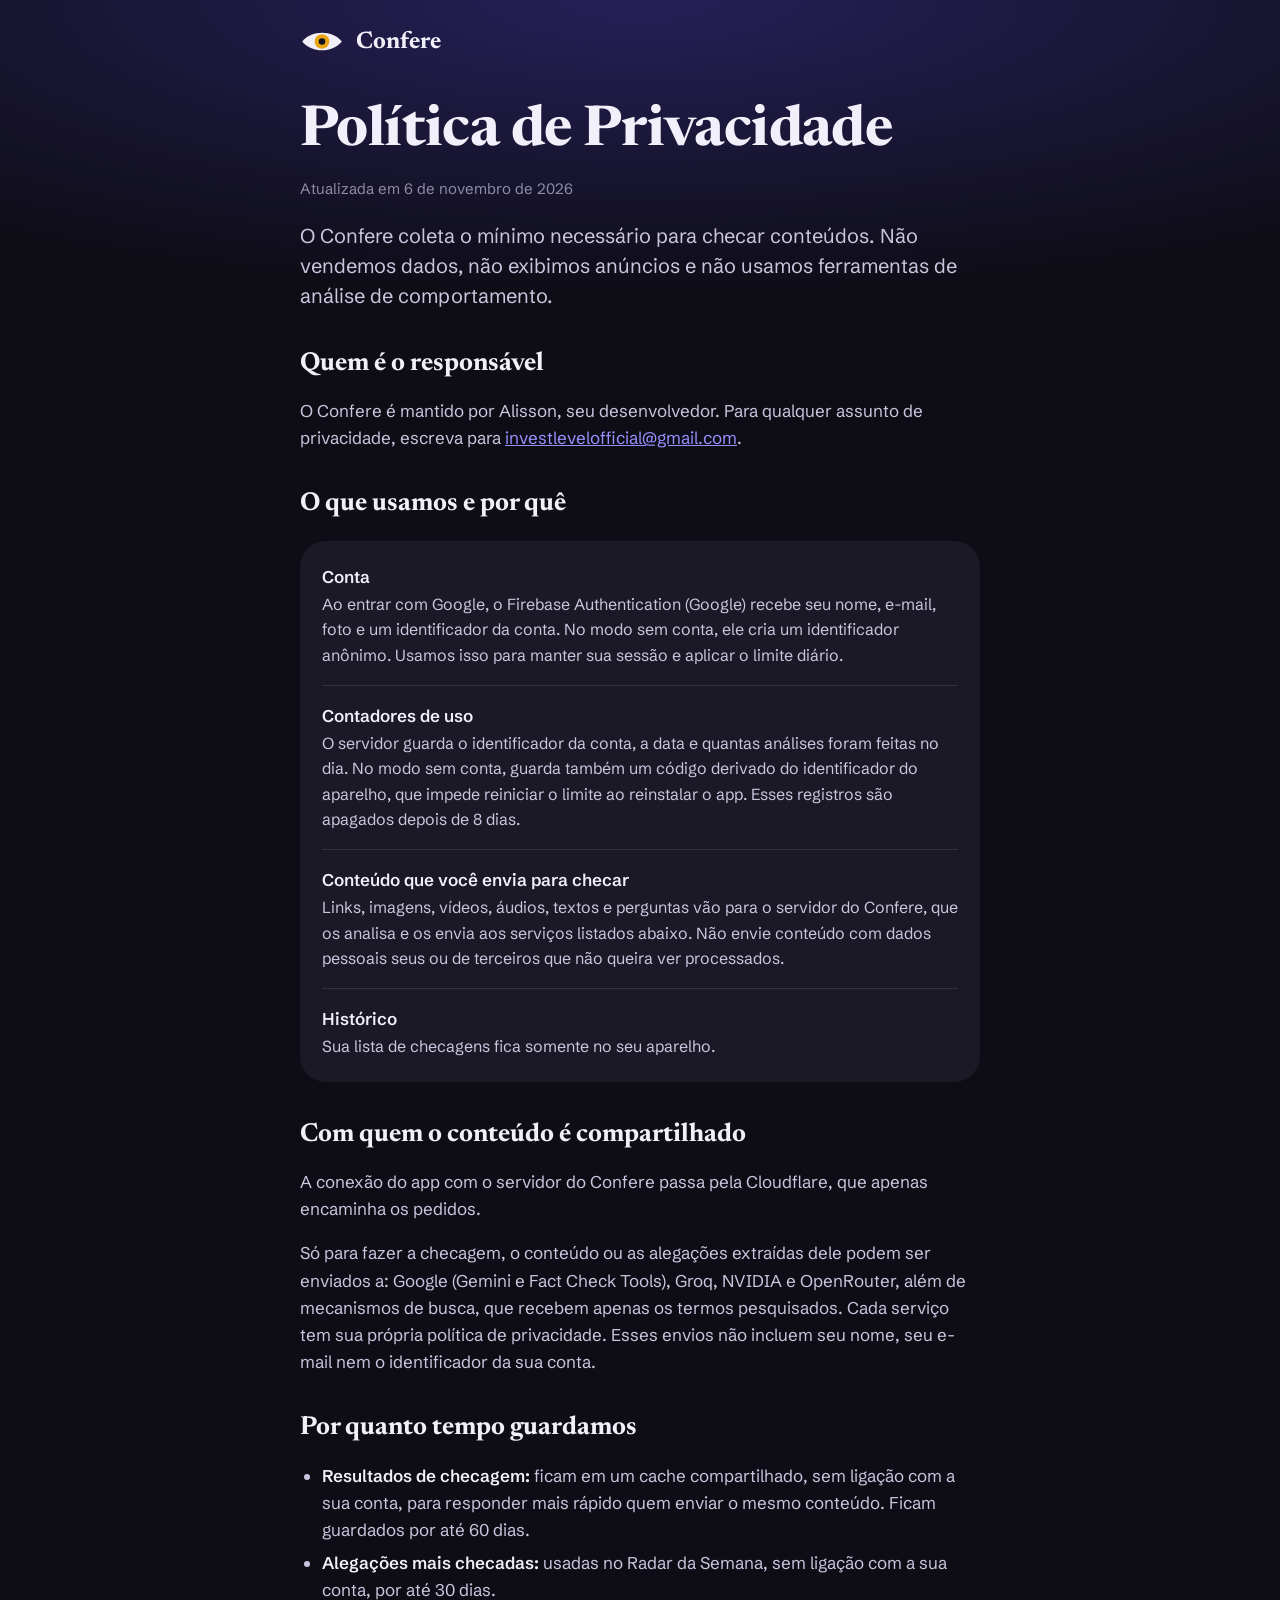
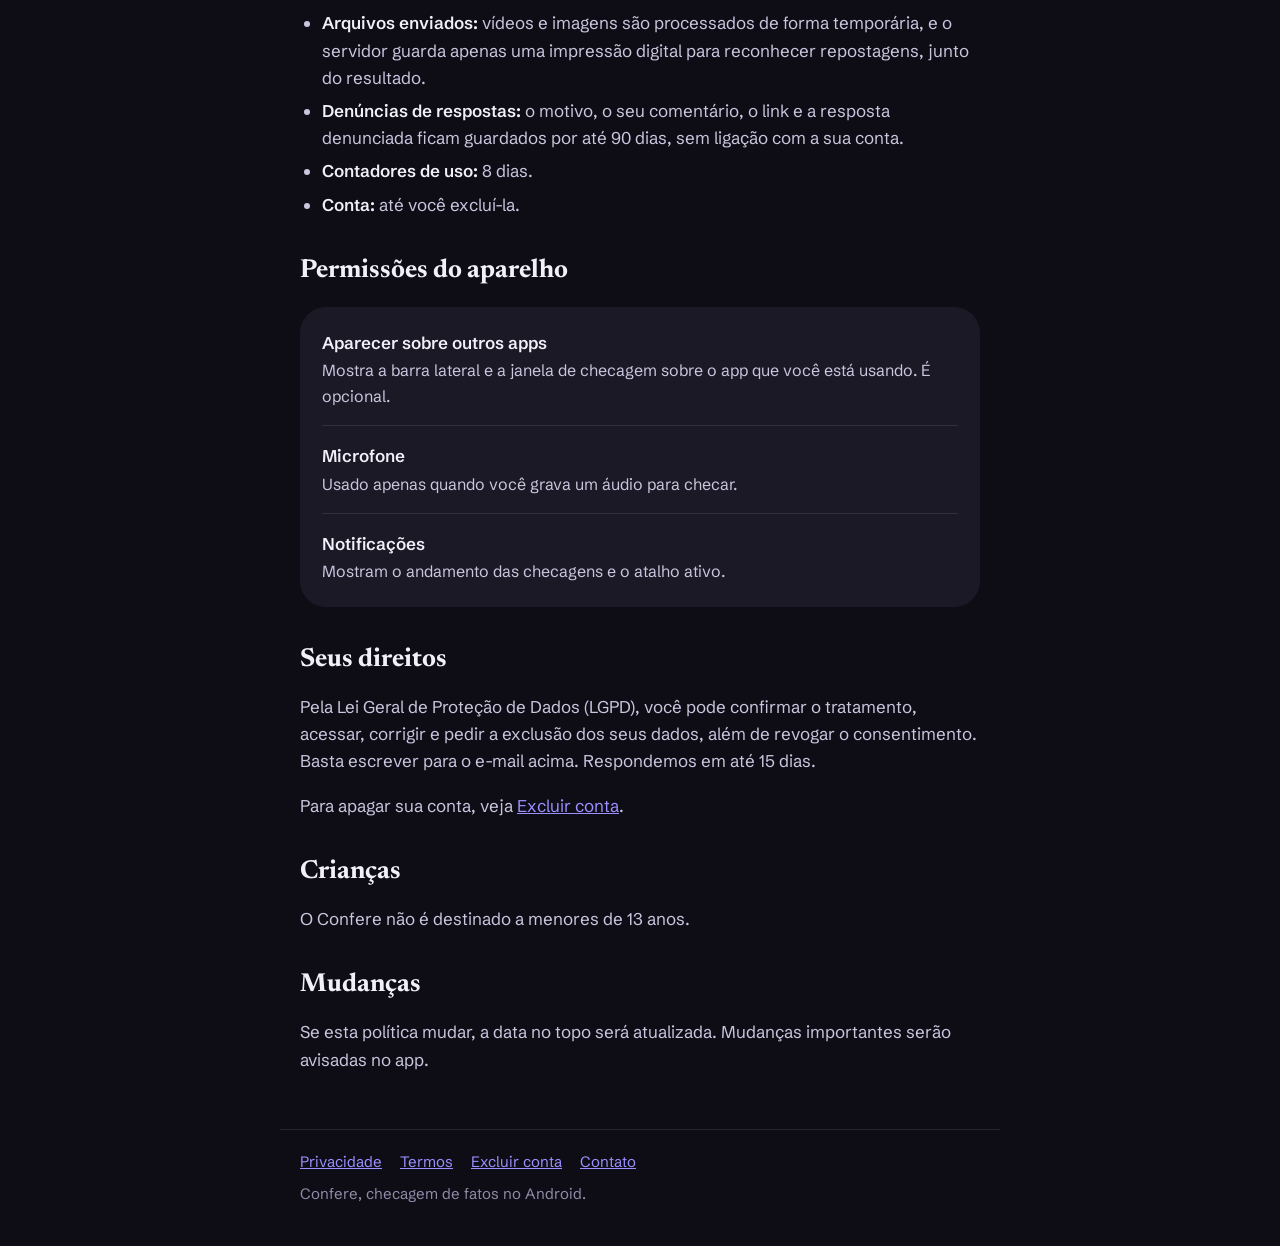
==== privacidade.html @ 86920b4b "Site do Confere" ====
<!doctype html>
<html lang="pt-BR">
<head>
<meta charset="utf-8">
<meta name="viewport" content="width=device-width,initial-scale=1">
<title>Privacidade do Confere</title>
<meta name="description" content="Quais dados o Confere usa, por quanto tempo guarda e como pedir a exclusão.">
<link rel="preconnect" href="https://fonts.googleapis.com">
<link href="https://fonts.googleapis.com/css2?family=Newsreader:opsz,wght@6..72,400;6..72,700&family=Schibsted+Grotesk:wght@400;600&display=swap" rel="stylesheet">
<link rel="stylesheet" href="style.css">
</head>
<body>
<header><a class="brand" href="./"><svg viewBox="0 0 120 72" aria-hidden="true"><path d="M6 36C30 4 90 4 114 36 90 68 30 68 6 36Z" fill="#F1F0FA"/><circle cx="60" cy="36" r="20" fill="#E9A514"/><circle cx="60" cy="36" r="9" fill="#12131B"/></svg>Confere</a></header>
<main>
<h1>Política de Privacidade</h1>
<p class="updated">Atualizada em 6 de novembro de 2026</p>
<p class="lead">O Confere coleta o mínimo necessário para checar conteúdos. Não vendemos dados, não exibimos anúncios e não usamos ferramentas de análise de comportamento.</p>
<h2>Quem é o responsável</h2>
<p>O Confere é mantido por Alisson, seu desenvolvedor. Para qualquer assunto de privacidade, escreva para <a href="mailto:investlevelofficial@gmail.com">investlevelofficial@gmail.com</a>.</p>
<h2>O que usamos e por quê</h2>
<div class="group">
<div><h3>Conta</h3><p>Ao entrar com Google, o Firebase Authentication (Google) recebe seu nome, e-mail, foto e um identificador da conta. No modo sem conta, ele cria um identificador anônimo. Usamos isso para manter sua sessão e aplicar o limite diário.</p></div>
<div><h3>Contadores de uso</h3><p>O servidor guarda o identificador da conta, a data e quantas análises foram feitas no dia. No modo sem conta, guarda também um código derivado do identificador do aparelho, que impede reiniciar o limite ao reinstalar o app. Esses registros são apagados depois de 8 dias.</p></div>
<div><h3>Conteúdo que você envia para checar</h3><p>Links, imagens, vídeos, áudios, textos e perguntas vão para o servidor do Confere, que os analisa e os envia aos serviços listados abaixo. Não envie conteúdo com dados pessoais seus ou de terceiros que não queira ver processados.</p></div>
<div><h3>Histórico</h3><p>Sua lista de checagens fica somente no seu aparelho.</p></div>
</div>
<h2>Com quem o conteúdo é compartilhado</h2>
<p>A conexão do app com o servidor do Confere passa pela Cloudflare, que apenas encaminha os pedidos.</p>
<p>Só para fazer a checagem, o conteúdo ou as alegações extraídas dele podem ser enviados a: Google (Gemini e Fact Check Tools), Groq, NVIDIA e OpenRouter, além de mecanismos de busca, que recebem apenas os termos pesquisados. Cada serviço tem sua própria política de privacidade. Esses envios não incluem seu nome, seu e-mail nem o identificador da sua conta.</p>
<h2>Por quanto tempo guardamos</h2>
<ul>
<li><strong>Resultados de checagem:</strong> ficam em um cache compartilhado, sem ligação com a sua conta, para responder mais rápido quem enviar o mesmo conteúdo. Ficam guardados por até 60 dias.</li>
<li><strong>Alegações mais checadas:</strong> usadas no Radar da Semana, sem ligação com a sua conta, por até 30 dias.</li>
<li><strong>Arquivos enviados:</strong> vídeos e imagens são processados de forma temporária, e o servidor guarda apenas uma impressão digital para reconhecer repostagens, junto do resultado.</li>
<li><strong>Denúncias de respostas:</strong> o motivo, o seu comentário, o link e a resposta denunciada ficam guardados por até 90 dias, sem ligação com a sua conta.</li>
<li><strong>Contadores de uso:</strong> 8 dias.</li>
<li><strong>Conta:</strong> até você excluí-la.</li>
</ul>
<h2>Permissões do aparelho</h2>
<div class="group">
<div><h3>Aparecer sobre outros apps</h3><p>Mostra a barra lateral e a janela de checagem sobre o app que você está usando. É opcional.</p></div>
<div><h3>Microfone</h3><p>Usado apenas quando você grava um áudio para checar.</p></div>
<div><h3>Notificações</h3><p>Mostram o andamento das checagens e o atalho ativo.</p></div>
</div>
<h2>Seus direitos</h2>
<p>Pela Lei Geral de Proteção de Dados (LGPD), você pode confirmar o tratamento, acessar, corrigir e pedir a exclusão dos seus dados, além de revogar o consentimento. Basta escrever para o e-mail acima. Respondemos em até 15 dias.</p>
<p>Para apagar sua conta, veja <a href="excluir-conta.html">Excluir conta</a>.</p>
<h2>Crianças</h2>
<p>O Confere não é destinado a menores de 13 anos.</p>
<h2>Mudanças</h2>
<p>Se esta política mudar, a data no topo será atualizada. Mudanças importantes serão avisadas no app.</p>
</main>
<footer><nav><a href="privacidade.html">Privacidade</a><a href="termos.html">Termos</a><a href="excluir-conta.html">Excluir conta</a><a href="mailto:investlevelofficial@gmail.com">Contato</a></nav>Confere, checagem de fatos no Android.</footer>
</body>
</html>
---- style.css ----
:root{--bg:#0E0D16;--group:#1A1925;--ink:#F1F0FA;--soft:#C9C6DE;--mute:#8F8CA8;--accent:#9A90FF;--action:#F2B844;--on-action:#1B1530;--line:rgba(255,255,255,.1);--neg:#FF7D7D;--pos:#5FD39A}
*{box-sizing:border-box}
html{-webkit-text-size-adjust:100%}
body{margin:0;background:radial-gradient(ellipse 120% 420px at 50% 0,rgba(91,76,240,.3),rgba(91,76,240,0) 70%) no-repeat,var(--bg);color:var(--ink);font:400 17px/1.6 'Schibsted Grotesk',system-ui,sans-serif}
main,header,footer{max-width:720px;margin:0 auto;padding:0 20px}
header{display:flex;align-items:center;gap:12px;padding-top:28px}
header a.brand{display:flex;align-items:center;gap:12px;color:var(--ink);text-decoration:none;font:700 24px/1 Newsreader,Georgia,serif}
header svg{width:44px;height:27px}
h1{font:700 clamp(38px,9vw,56px)/1.05 Newsreader,Georgia,serif;letter-spacing:-.6px;margin:48px 0 14px}
h2{font:700 26px/1.2 Newsreader,Georgia,serif;margin:38px 0 8px}
p,li{color:var(--soft)}
strong{color:var(--ink);font-weight:600}
a{color:var(--accent)}
.lead{font-size:20px;line-height:1.5}
.updated{color:var(--mute);font-size:15px}
.group{background:var(--group);border-radius:26px;padding:6px 22px;margin:20px 0}
.group>div{padding:16px 0;border-bottom:1px solid var(--line)}
.group>div:last-child{border-bottom:0}
.group h3{margin:0 0 2px;font-size:17px;font-weight:600;color:var(--ink)}
.group p{margin:0;font-size:16px}
ul,ol{padding-left:22px}
li{margin:6px 0}
.button{display:inline-flex;align-items:center;min-height:50px;padding:0 24px;border-radius:999px;background:var(--action);color:var(--on-action);font-weight:600;text-decoration:none;margin-top:6px}
.verdicts{display:flex;flex-wrap:wrap;gap:8px;margin:18px 0 0}
.verdicts span{padding:5px 13px;border-radius:999px;font-size:15px;font-weight:600}
.v-false{background:rgba(255,107,107,.15);color:var(--neg)}
.v-true{background:rgba(64,194,122,.15);color:var(--pos)}
.v-open{background:rgba(242,184,68,.15);color:var(--action)}
footer{margin-top:56px;padding-top:20px;padding-bottom:40px;border-top:1px solid var(--line);color:var(--mute);font-size:15px}
footer nav{display:flex;flex-wrap:wrap;gap:6px 18px;margin-bottom:8px}
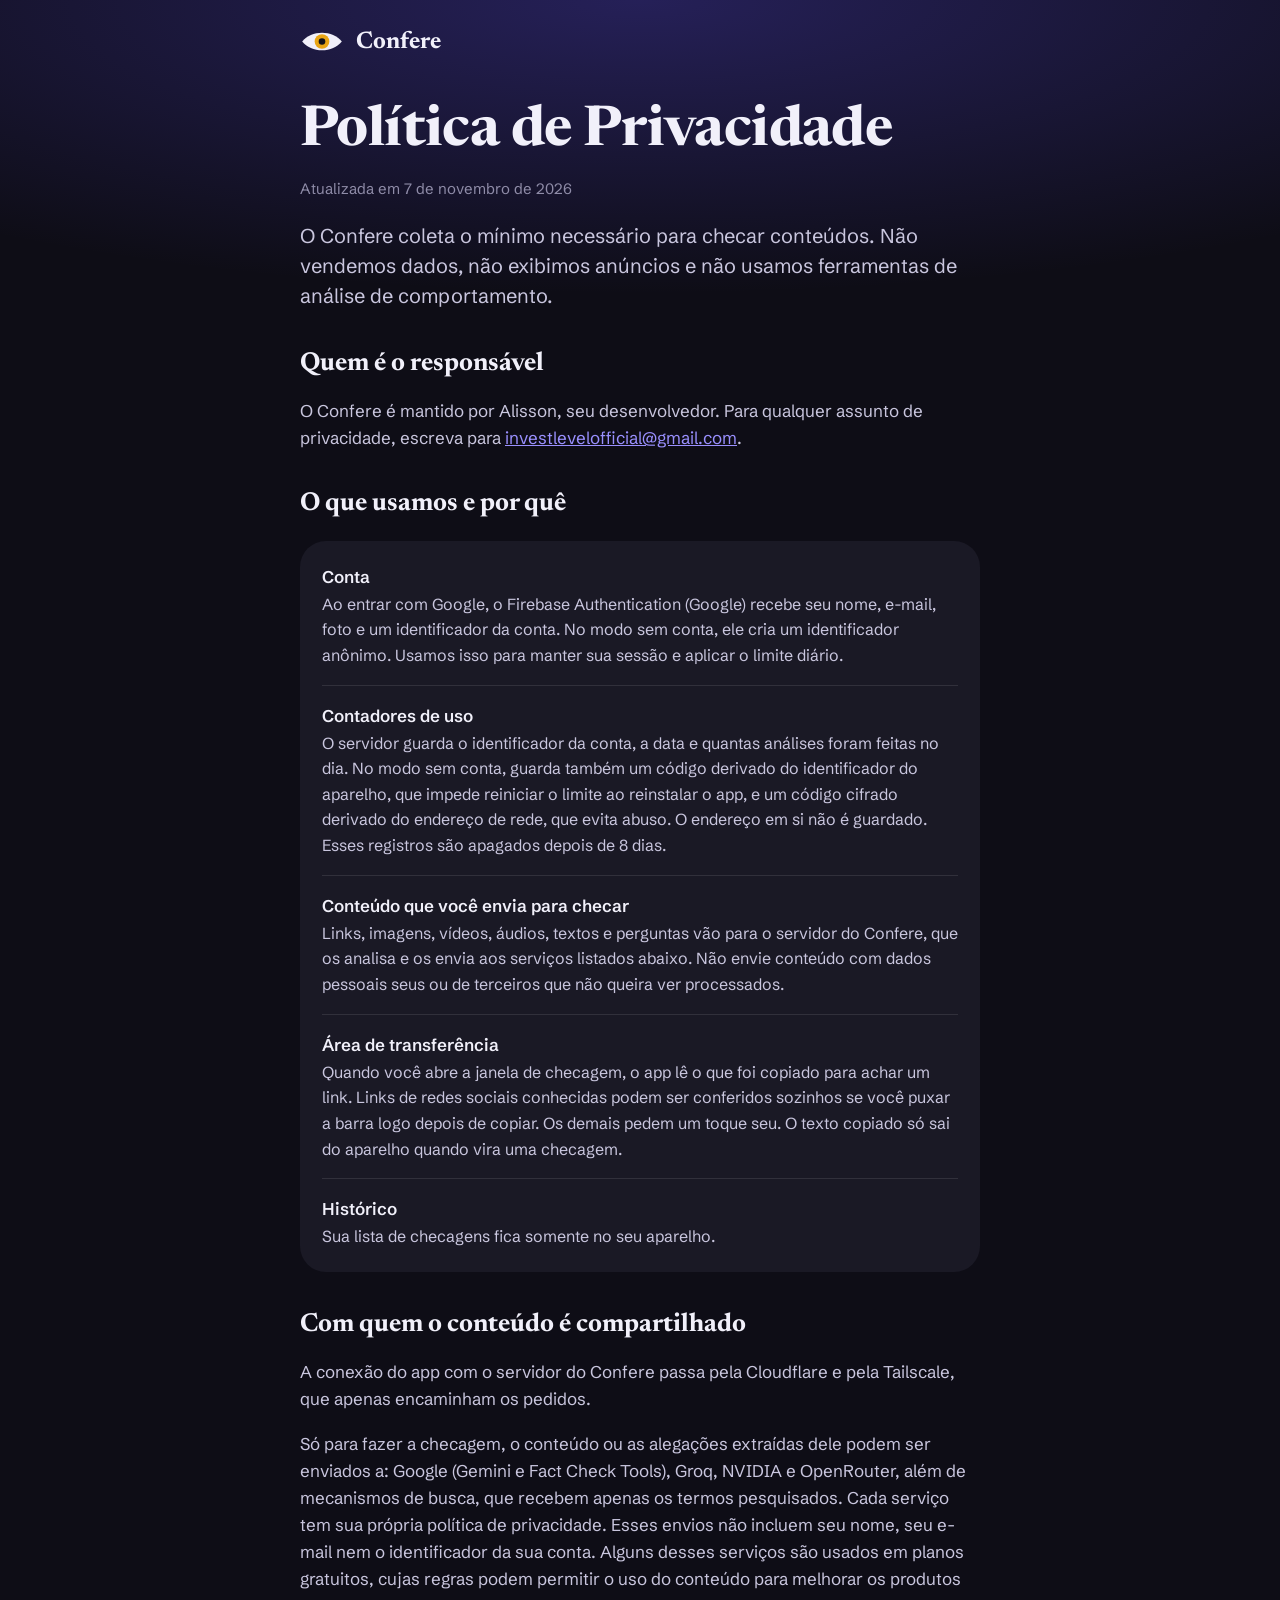
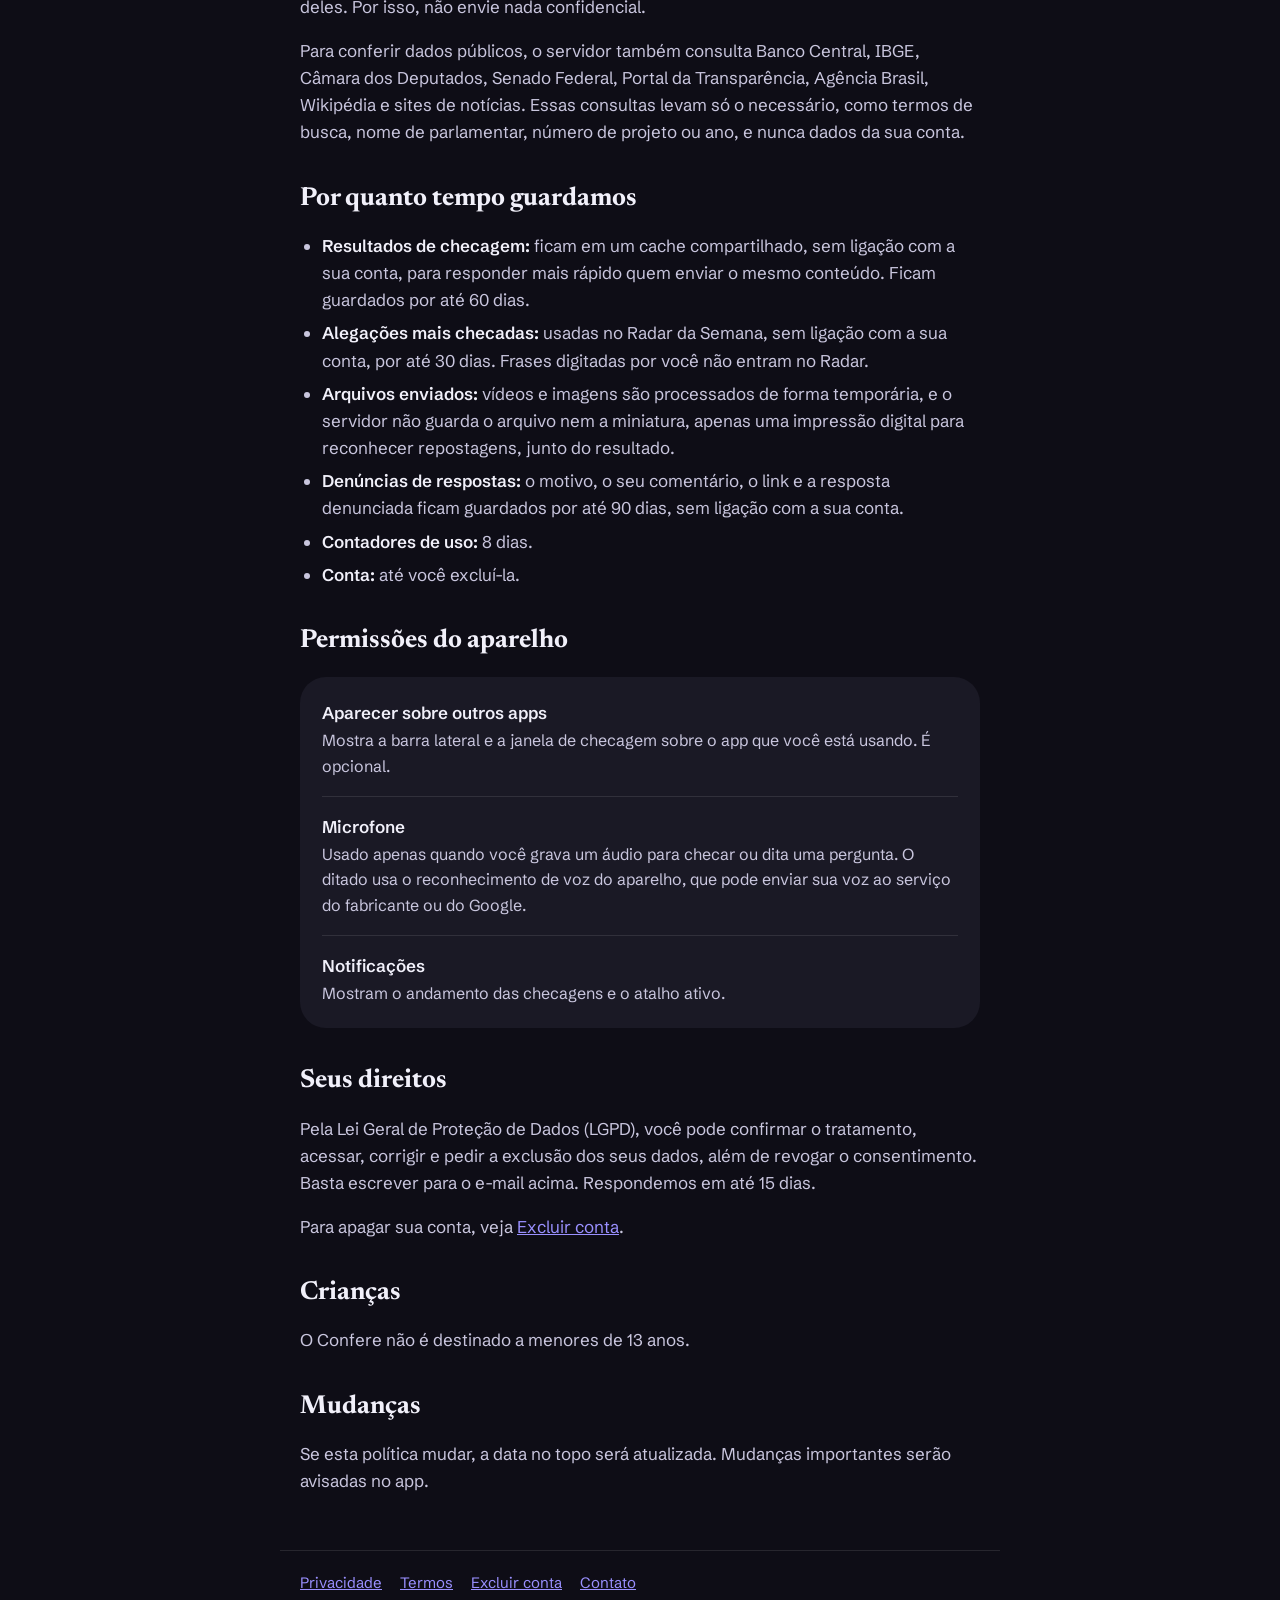
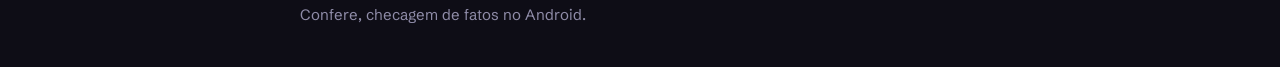
==== commit 2d22fe0b: "docs: política atualizada com fontes públicas, área de transferência e ditado Co-Authored-By: Claude" ====
--- a/privacidade.html
+++ b/privacidade.html
@@ -13,25 +13,27 @@
 <header><a class="brand" href="./"><svg viewBox="0 0 120 72" aria-hidden="true"><path d="M6 36C30 4 90 4 114 36 90 68 30 68 6 36Z" fill="#F1F0FA"/><circle cx="60" cy="36" r="20" fill="#E9A514"/><circle cx="60" cy="36" r="9" fill="#12131B"/></svg>Confere</a></header>
 <main>
 <h1>Política de Privacidade</h1>
-<p class="updated">Atualizada em 6 de novembro de 2026</p>
+<p class="updated">Atualizada em 7 de novembro de 2026</p>
 <p class="lead">O Confere coleta o mínimo necessário para checar conteúdos. Não vendemos dados, não exibimos anúncios e não usamos ferramentas de análise de comportamento.</p>
 <h2>Quem é o responsável</h2>
 <p>O Confere é mantido por Alisson, seu desenvolvedor. Para qualquer assunto de privacidade, escreva para <a href="mailto:investlevelofficial@gmail.com">investlevelofficial@gmail.com</a>.</p>
 <h2>O que usamos e por quê</h2>
 <div class="group">
 <div><h3>Conta</h3><p>Ao entrar com Google, o Firebase Authentication (Google) recebe seu nome, e-mail, foto e um identificador da conta. No modo sem conta, ele cria um identificador anônimo. Usamos isso para manter sua sessão e aplicar o limite diário.</p></div>
-<div><h3>Contadores de uso</h3><p>O servidor guarda o identificador da conta, a data e quantas análises foram feitas no dia. No modo sem conta, guarda também um código derivado do identificador do aparelho, que impede reiniciar o limite ao reinstalar o app. Esses registros são apagados depois de 8 dias.</p></div>
+<div><h3>Contadores de uso</h3><p>O servidor guarda o identificador da conta, a data e quantas análises foram feitas no dia. No modo sem conta, guarda também um código derivado do identificador do aparelho, que impede reiniciar o limite ao reinstalar o app, e um código cifrado derivado do endereço de rede, que evita abuso. O endereço em si não é guardado. Esses registros são apagados depois de 8 dias.</p></div>
 <div><h3>Conteúdo que você envia para checar</h3><p>Links, imagens, vídeos, áudios, textos e perguntas vão para o servidor do Confere, que os analisa e os envia aos serviços listados abaixo. Não envie conteúdo com dados pessoais seus ou de terceiros que não queira ver processados.</p></div>
+<div><h3>Área de transferência</h3><p>Quando você abre a janela de checagem, o app lê o que foi copiado para achar um link. Links de redes sociais conhecidas podem ser conferidos sozinhos se você puxar a barra logo depois de copiar. Os demais pedem um toque seu. O texto copiado só sai do aparelho quando vira uma checagem.</p></div>
 <div><h3>Histórico</h3><p>Sua lista de checagens fica somente no seu aparelho.</p></div>
 </div>
 <h2>Com quem o conteúdo é compartilhado</h2>
-<p>A conexão do app com o servidor do Confere passa pela Cloudflare, que apenas encaminha os pedidos.</p>
-<p>Só para fazer a checagem, o conteúdo ou as alegações extraídas dele podem ser enviados a: Google (Gemini e Fact Check Tools), Groq, NVIDIA e OpenRouter, além de mecanismos de busca, que recebem apenas os termos pesquisados. Cada serviço tem sua própria política de privacidade. Esses envios não incluem seu nome, seu e-mail nem o identificador da sua conta.</p>
+<p>A conexão do app com o servidor do Confere passa pela Cloudflare e pela Tailscale, que apenas encaminham os pedidos.</p>
+<p>Só para fazer a checagem, o conteúdo ou as alegações extraídas dele podem ser enviados a: Google (Gemini e Fact Check Tools), Groq, NVIDIA e OpenRouter, além de mecanismos de busca, que recebem apenas os termos pesquisados. Cada serviço tem sua própria política de privacidade. Esses envios não incluem seu nome, seu e-mail nem o identificador da sua conta. Alguns desses serviços são usados em planos gratuitos, cujas regras podem permitir o uso do conteúdo para melhorar os produtos deles. Por isso, não envie nada confidencial.</p>
+<p>Para conferir dados públicos, o servidor também consulta Banco Central, IBGE, Câmara dos Deputados, Senado Federal, Portal da Transparência, Agência Brasil, Wikipédia e sites de notícias. Essas consultas levam só o necessário, como termos de busca, nome de parlamentar, número de projeto ou ano, e nunca dados da sua conta.</p>
 <h2>Por quanto tempo guardamos</h2>
 <ul>
 <li><strong>Resultados de checagem:</strong> ficam em um cache compartilhado, sem ligação com a sua conta, para responder mais rápido quem enviar o mesmo conteúdo. Ficam guardados por até 60 dias.</li>
-<li><strong>Alegações mais checadas:</strong> usadas no Radar da Semana, sem ligação com a sua conta, por até 30 dias.</li>
-<li><strong>Arquivos enviados:</strong> vídeos e imagens são processados de forma temporária, e o servidor guarda apenas uma impressão digital para reconhecer repostagens, junto do resultado.</li>
+<li><strong>Alegações mais checadas:</strong> usadas no Radar da Semana, sem ligação com a sua conta, por até 30 dias. Frases digitadas por você não entram no Radar.</li>
+<li><strong>Arquivos enviados:</strong> vídeos e imagens são processados de forma temporária, e o servidor não guarda o arquivo nem a miniatura, apenas uma impressão digital para reconhecer repostagens, junto do resultado.</li>
 <li><strong>Denúncias de respostas:</strong> o motivo, o seu comentário, o link e a resposta denunciada ficam guardados por até 90 dias, sem ligação com a sua conta.</li>
 <li><strong>Contadores de uso:</strong> 8 dias.</li>
 <li><strong>Conta:</strong> até você excluí-la.</li>
@@ -39,7 +41,7 @@
 <h2>Permissões do aparelho</h2>
 <div class="group">
 <div><h3>Aparecer sobre outros apps</h3><p>Mostra a barra lateral e a janela de checagem sobre o app que você está usando. É opcional.</p></div>
-<div><h3>Microfone</h3><p>Usado apenas quando você grava um áudio para checar.</p></div>
+<div><h3>Microfone</h3><p>Usado apenas quando você grava um áudio para checar ou dita uma pergunta. O ditado usa o reconhecimento de voz do aparelho, que pode enviar sua voz ao serviço do fabricante ou do Google.</p></div>
 <div><h3>Notificações</h3><p>Mostram o andamento das checagens e o atalho ativo.</p></div>
 </div>
 <h2>Seus direitos</h2>
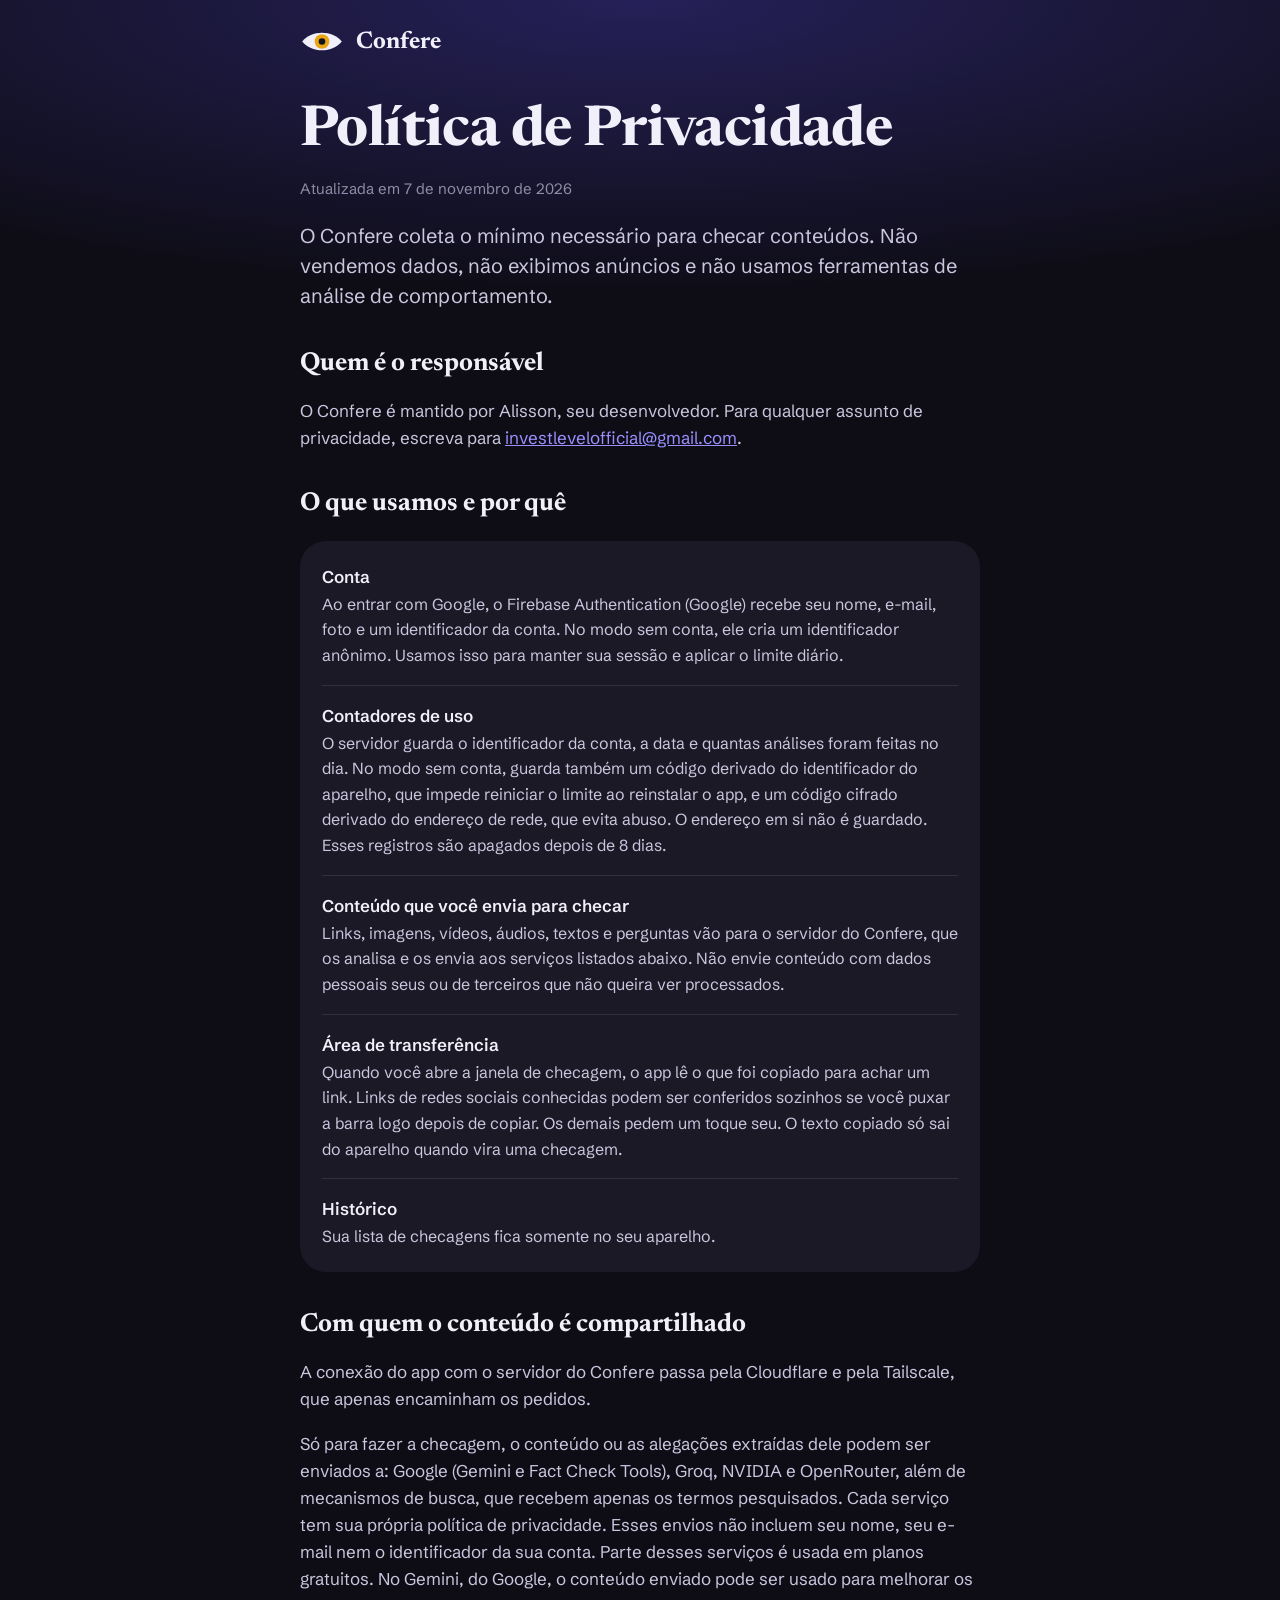
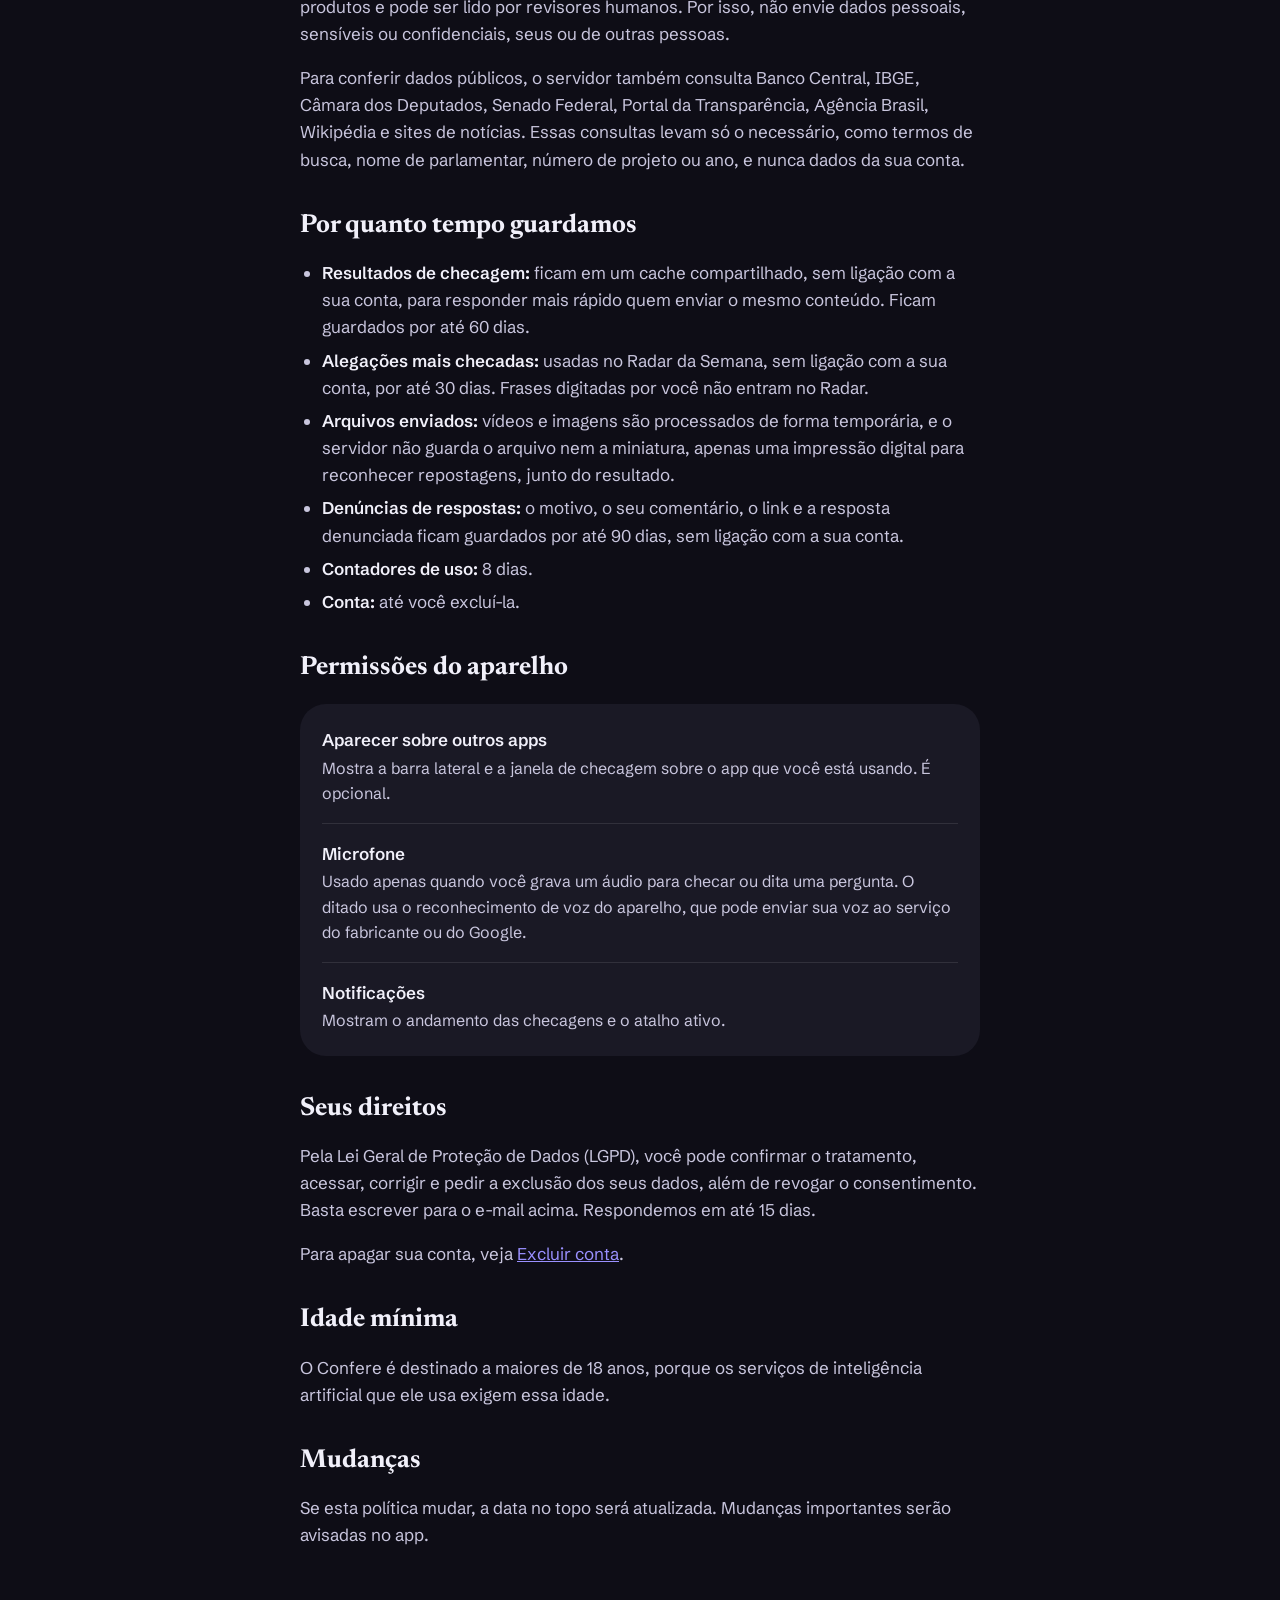
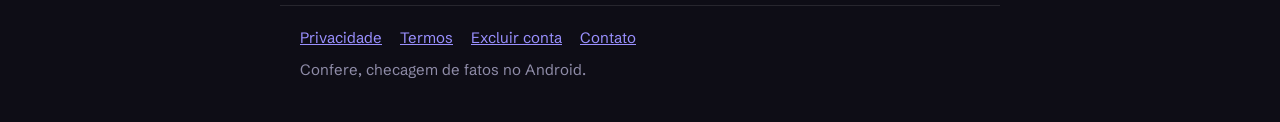
==== commit 30faf680: "docs: idade mínima de 18 anos e aviso sobre planos gratuitos de IA Co-Authored-By: Claude Opus 5.5 <" ====
--- a/privacidade.html
+++ b/privacidade.html
@@ -27,7 +27,7 @@
 </div>
 <h2>Com quem o conteúdo é compartilhado</h2>
 <p>A conexão do app com o servidor do Confere passa pela Cloudflare e pela Tailscale, que apenas encaminham os pedidos.</p>
-<p>Só para fazer a checagem, o conteúdo ou as alegações extraídas dele podem ser enviados a: Google (Gemini e Fact Check Tools), Groq, NVIDIA e OpenRouter, além de mecanismos de busca, que recebem apenas os termos pesquisados. Cada serviço tem sua própria política de privacidade. Esses envios não incluem seu nome, seu e-mail nem o identificador da sua conta. Alguns desses serviços são usados em planos gratuitos, cujas regras podem permitir o uso do conteúdo para melhorar os produtos deles. Por isso, não envie nada confidencial.</p>
+<p>Só para fazer a checagem, o conteúdo ou as alegações extraídas dele podem ser enviados a: Google (Gemini e Fact Check Tools), Groq, NVIDIA e OpenRouter, além de mecanismos de busca, que recebem apenas os termos pesquisados. Cada serviço tem sua própria política de privacidade. Esses envios não incluem seu nome, seu e-mail nem o identificador da sua conta. Parte desses serviços é usada em planos gratuitos. No Gemini, do Google, o conteúdo enviado pode ser usado para melhorar os produtos e pode ser lido por revisores humanos. Por isso, não envie dados pessoais, sensíveis ou confidenciais, seus ou de outras pessoas.</p>
 <p>Para conferir dados públicos, o servidor também consulta Banco Central, IBGE, Câmara dos Deputados, Senado Federal, Portal da Transparência, Agência Brasil, Wikipédia e sites de notícias. Essas consultas levam só o necessário, como termos de busca, nome de parlamentar, número de projeto ou ano, e nunca dados da sua conta.</p>
 <h2>Por quanto tempo guardamos</h2>
 <ul>
@@ -47,8 +47,8 @@
 <h2>Seus direitos</h2>
 <p>Pela Lei Geral de Proteção de Dados (LGPD), você pode confirmar o tratamento, acessar, corrigir e pedir a exclusão dos seus dados, além de revogar o consentimento. Basta escrever para o e-mail acima. Respondemos em até 15 dias.</p>
 <p>Para apagar sua conta, veja <a href="excluir-conta.html">Excluir conta</a>.</p>
-<h2>Crianças</h2>
-<p>O Confere não é destinado a menores de 13 anos.</p>
+<h2>Idade mínima</h2>
+<p>O Confere é destinado a maiores de 18 anos, porque os serviços de inteligência artificial que ele usa exigem essa idade.</p>
 <h2>Mudanças</h2>
 <p>Se esta política mudar, a data no topo será atualizada. Mudanças importantes serão avisadas no app.</p>
 </main>
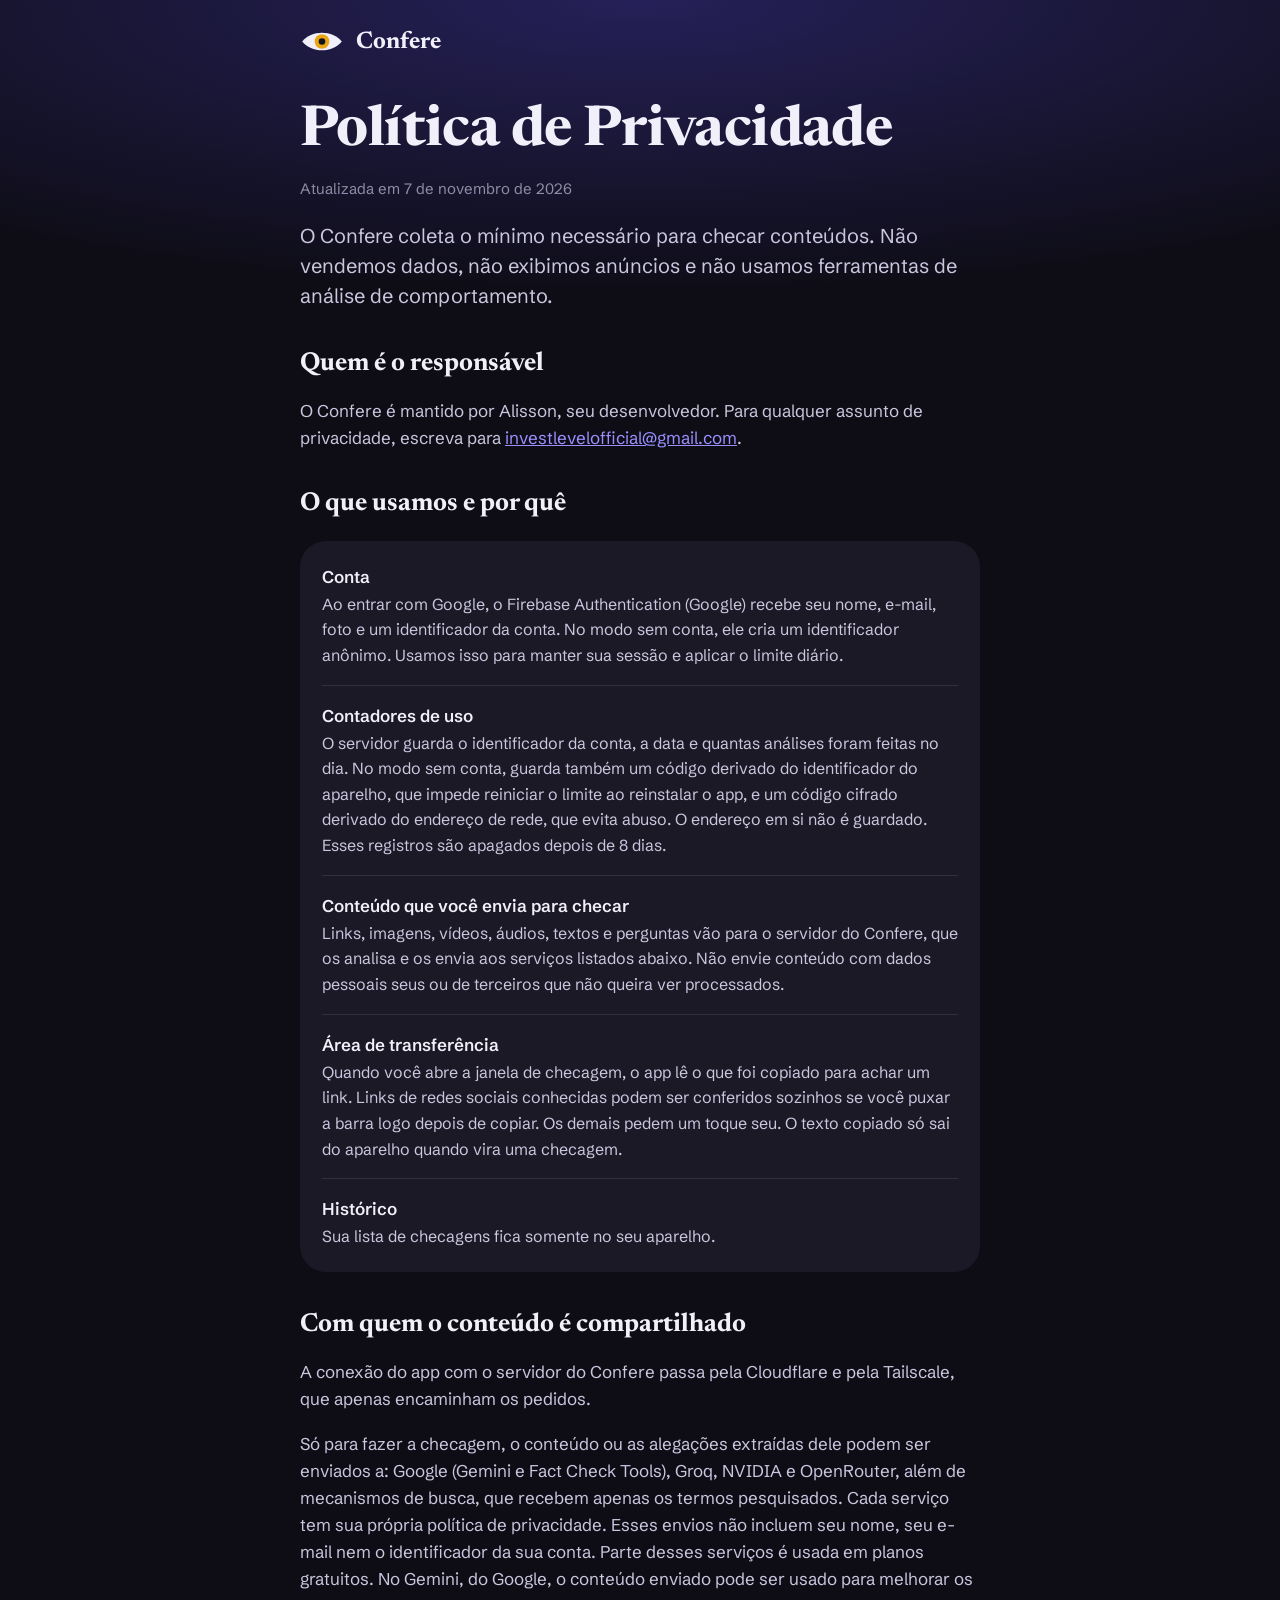
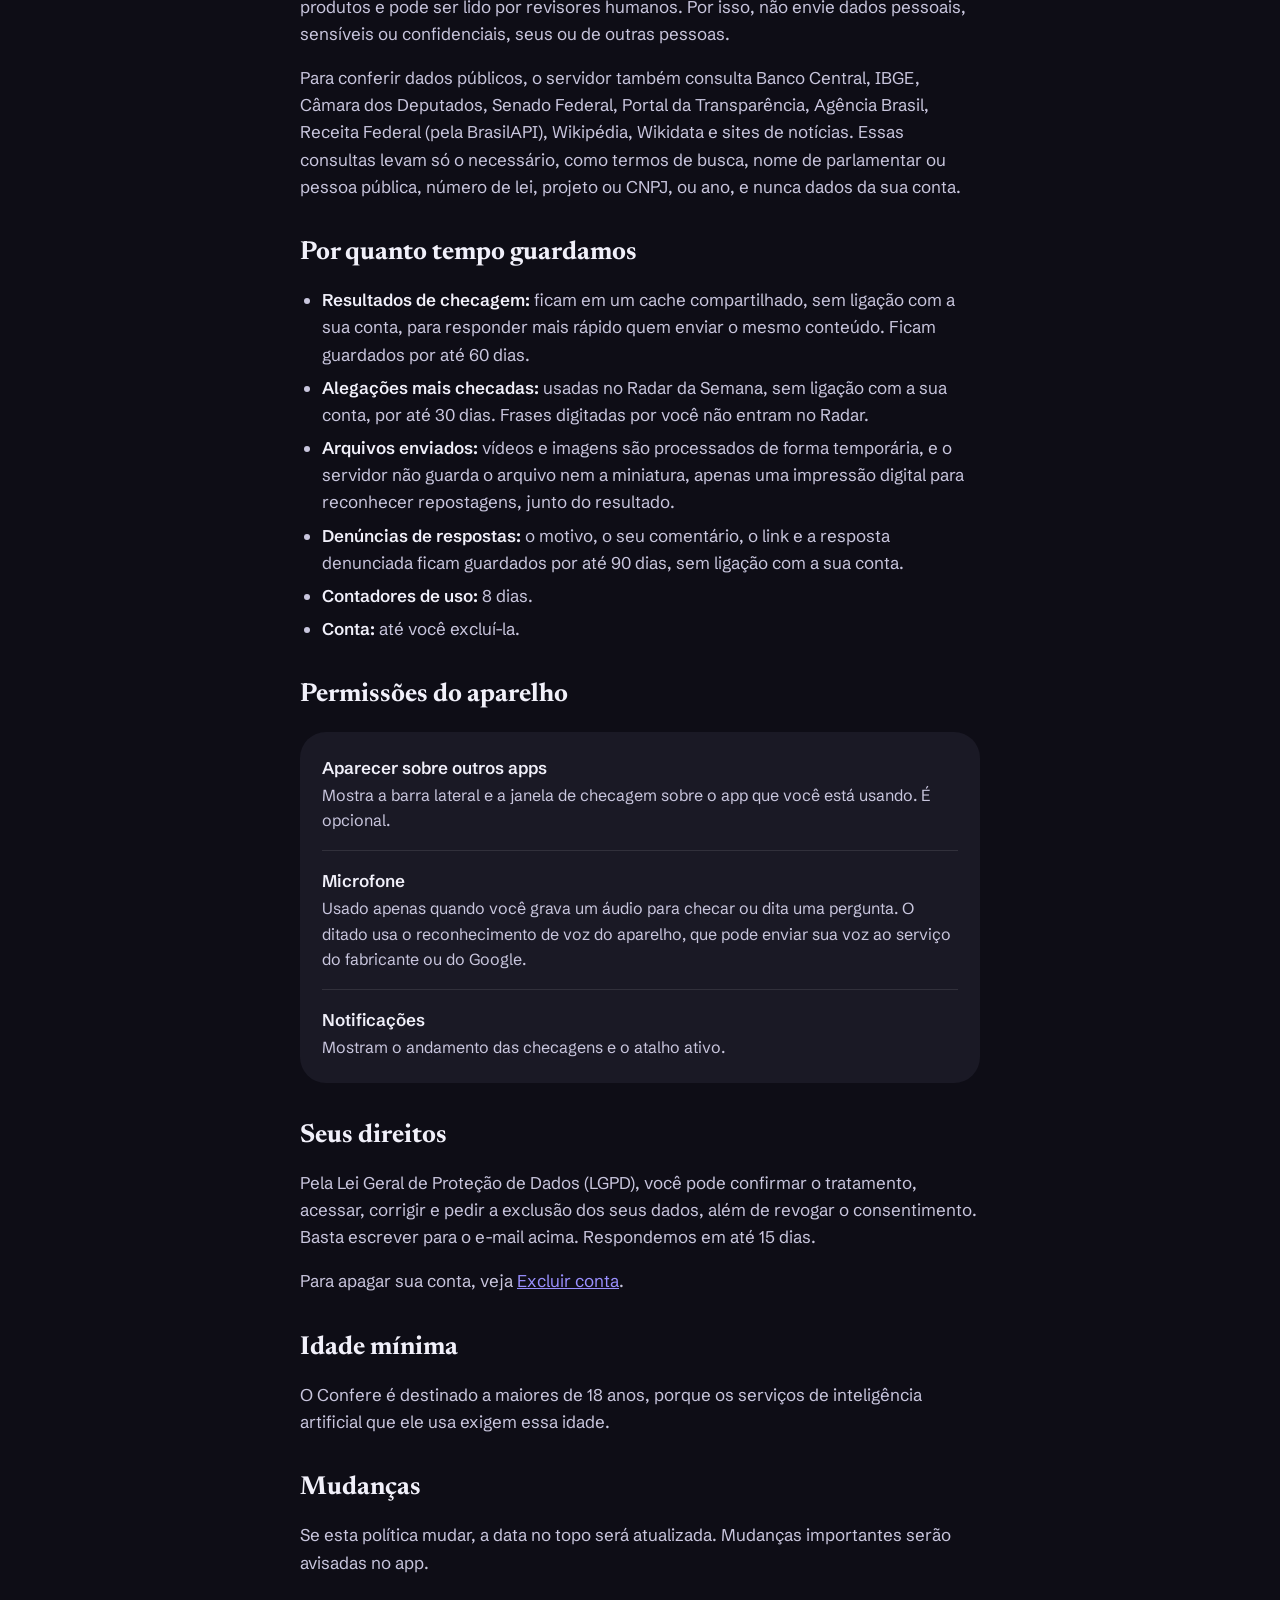
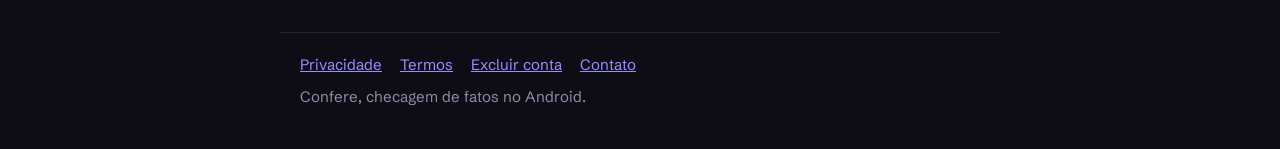
==== commit b062c8f0: "docs: novas fontes públicas na política Co-Authored-By: Claude Opus 5.5 <noreply@anthropic.com> Clau" ====
--- a/privacidade.html
+++ b/privacidade.html
@@ -28,7 +28,7 @@
 <h2>Com quem o conteúdo é compartilhado</h2>
 <p>A conexão do app com o servidor do Confere passa pela Cloudflare e pela Tailscale, que apenas encaminham os pedidos.</p>
 <p>Só para fazer a checagem, o conteúdo ou as alegações extraídas dele podem ser enviados a: Google (Gemini e Fact Check Tools), Groq, NVIDIA e OpenRouter, além de mecanismos de busca, que recebem apenas os termos pesquisados. Cada serviço tem sua própria política de privacidade. Esses envios não incluem seu nome, seu e-mail nem o identificador da sua conta. Parte desses serviços é usada em planos gratuitos. No Gemini, do Google, o conteúdo enviado pode ser usado para melhorar os produtos e pode ser lido por revisores humanos. Por isso, não envie dados pessoais, sensíveis ou confidenciais, seus ou de outras pessoas.</p>
-<p>Para conferir dados públicos, o servidor também consulta Banco Central, IBGE, Câmara dos Deputados, Senado Federal, Portal da Transparência, Agência Brasil, Wikipédia e sites de notícias. Essas consultas levam só o necessário, como termos de busca, nome de parlamentar, número de projeto ou ano, e nunca dados da sua conta.</p>
+<p>Para conferir dados públicos, o servidor também consulta Banco Central, IBGE, Câmara dos Deputados, Senado Federal, Portal da Transparência, Agência Brasil, Receita Federal (pela BrasilAPI), Wikipédia, Wikidata e sites de notícias. Essas consultas levam só o necessário, como termos de busca, nome de parlamentar ou pessoa pública, número de lei, projeto ou CNPJ, ou ano, e nunca dados da sua conta.</p>
 <h2>Por quanto tempo guardamos</h2>
 <ul>
 <li><strong>Resultados de checagem:</strong> ficam em um cache compartilhado, sem ligação com a sua conta, para responder mais rápido quem enviar o mesmo conteúdo. Ficam guardados por até 60 dias.</li>
